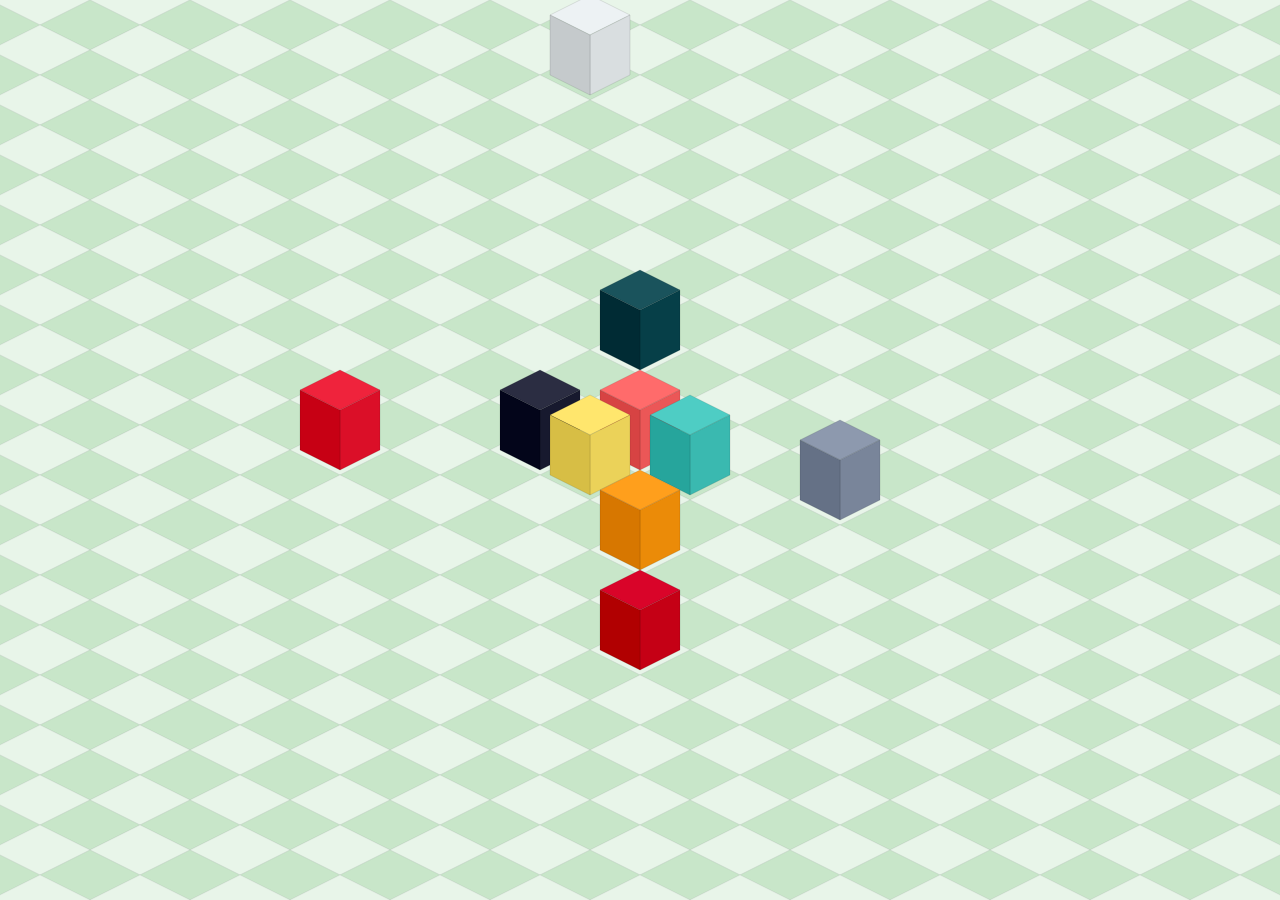
==== index.html @ f01a519f "version 1: basic Isometric & cubes read from datafile as json" ====
<!DOCTYPE html>
<html lang="en">

<head>
    <meta charset="UTF-8">
    <meta name="viewport" content="width=device-width, initial-scale=1.0, user-scalable=no, maximum-scale=1.0">
    <title>GitVille Isometric World</title>
    <link rel="stylesheet" href="style.css">
</head>

<body>
    <canvas id="gameCanvas"></canvas>
    <script src="script.js"></script>
</body>

</html>
---- style.css ----
:root {
    --bg-color: #f0f4f8;
    /* Soft light blue-grey */
}

body,
html {
    margin: 0;
    padding: 0;
    width: 100%;
    height: 100%;
    overflow: hidden;
    background-color: var(--bg-color);
    touch-action: none;
    /* Prevent browser handling of touch gestures */
}

canvas {
    display: block;
    width: 100%;
    height: 100%;
}
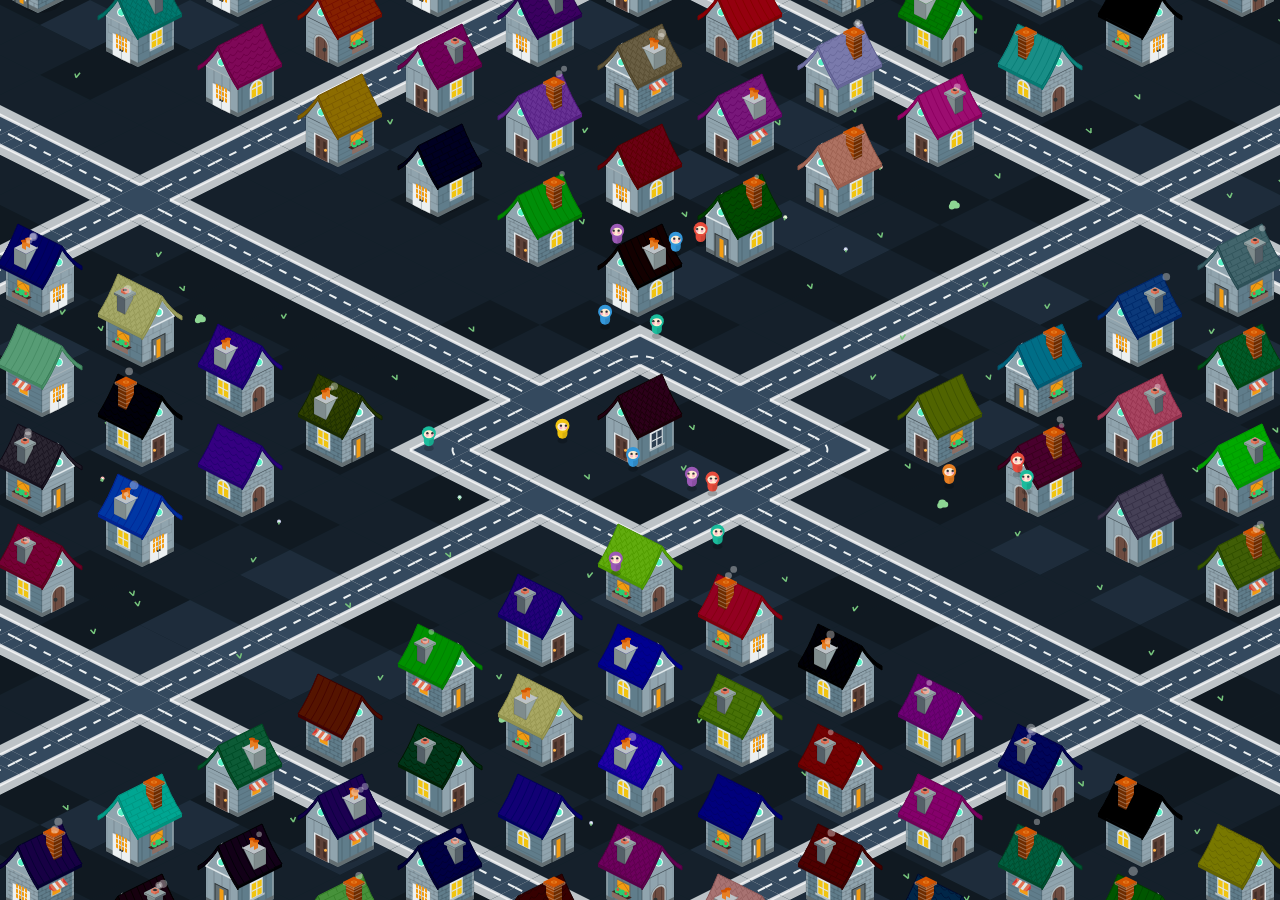
==== commit f0d24421: "version 22 : added NPC and cloud systems, integrate day/night color palette, and update ground rende" ====
--- a/index.html
+++ b/index.html
@@ -10,6 +10,8 @@
 
 <body>
     <canvas id="gameCanvas"></canvas>
+    <script src="clouds.js"></script>
+    <script src="npc.js"></script>
     <script src="script.js"></script>
 </body>
 
--- a/style.css
+++ b/style.css
@@ -1,5 +1,7 @@
 :root {
-    --bg-color: #f0f4f8;
+    --bg-color: #42ae47;
+    /* Rich Grass Green */
+    /* Bright Grass Green */
     /* Soft light blue-grey */
 }
 
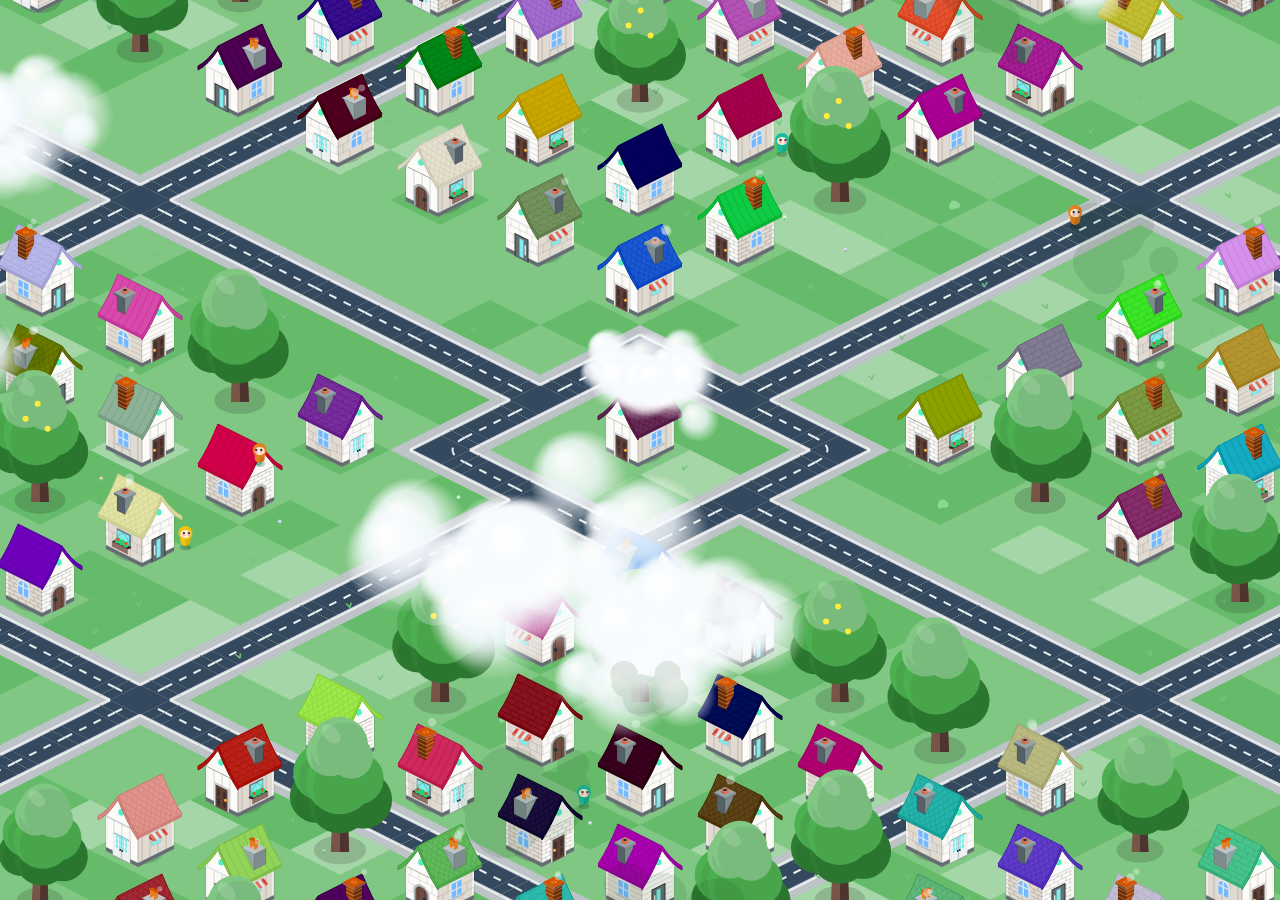
==== commit 4ec23828: "version 24: added obstacles tree, adjusted python code according to spawn trees between world" ====
--- a/index.html
+++ b/index.html
@@ -12,6 +12,7 @@
     <canvas id="gameCanvas"></canvas>
     <script src="clouds.js"></script>
     <script src="npc.js"></script>
+    <script src="tree.js"></script>
     <script src="script.js"></script>
 </body>
 
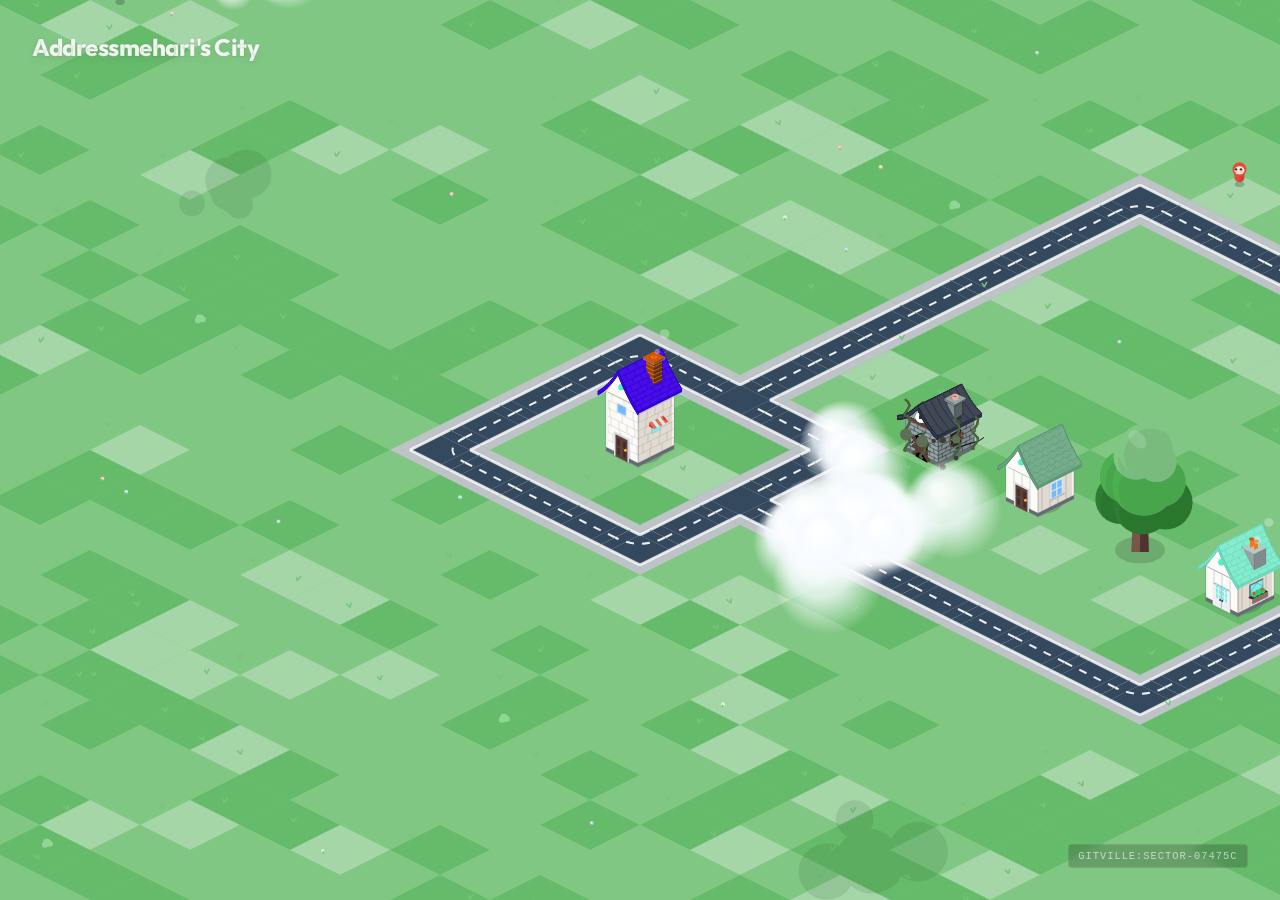
==== commit 0a351133: "version 31: (followers will get a house in the profile repo) + watermark & user's id added" ====
--- a/index.html
+++ b/index.html
@@ -1,19 +1,60 @@
 <!DOCTYPE html>
 <html lang="en">
+  <head>
+    <meta charset="UTF-8" />
+    <meta
+      name="viewport"
+      content="width=device-width, initial-scale=1.0, user-scalable=no, maximum-scale=1.0"
+    />
+    <title>GitVille | Your GitHub Community City</title>
+    <meta
+      name="description"
+      content="A living, breathing isometric city built from your GitHub stargazers and followers."
+    />
 
-<head>
-    <meta charset="UTF-8">
-    <meta name="viewport" content="width=device-width, initial-scale=1.0, user-scalable=no, maximum-scale=1.0">
-    <title>GitVille Isometric World</title>
-    <link rel="stylesheet" href="style.css">
-</head>
+    <!-- Open Graph / Social -->
+    <meta property="og:type" content="website" />
+    <meta property="og:title" content="GitVille - GitHub Isometric City" />
+    <meta
+      property="og:description"
+      content="Visualizing GitHub communities as a dynamic isometric world."
+    />
+    <meta
+      property="og:image"
+      content="https://repository-images.githubusercontent.com/placeholder"
+    />
 
-<body>
+    <link
+      href="https://fonts.googleapis.com/css2?family=Outfit:wght@400;600;800&display=swap"
+      rel="stylesheet"
+    />
+    <link rel="stylesheet" href="style.css" />
+  </head>
+
+  <body>
+    <!-- Loading Screen -->
+    <div id="loading-screen">
+      <div class="loader-content">
+        <div class="spinner"></div>
+        <h2>Building City...</h2>
+      </div>
+    </div>
+
+    <!-- UI Overlay (Clean View) -->
+    <div id="ui-layer">
+        <header class="hud-header">
+            <h1 id="city-title">GitVille</h1>
+        </header>
+        <footer class="hud-footer">
+            <a href="https://github.com/Addressmehari/GitVille" target="_blank" id="city-badge">gitville:core</a>
+        </footer>
+    </div>
+
     <canvas id="gameCanvas"></canvas>
+
     <script src="clouds.js"></script>
     <script src="npc.js"></script>
     <script src="tree.js"></script>
     <script src="script.js"></script>
-</body>
-
-</html>+  </body>
+</html>
--- a/style.css
+++ b/style.css
@@ -1,24 +1,208 @@
 :root {
-    --bg-color: #42ae47;
-    /* Rich Grass Green */
-    /* Bright Grass Green */
-    /* Soft light blue-grey */
+  --bg-color: #81c784;
+  --text-primary: #1f2937;
+  --glass-bg: rgba(255, 255, 255, 0.7);
+  --glass-border: rgba(255, 255, 255, 0.5);
+  --accent: #2563eb;
 }
 
 body,
 html {
+  margin: 0;
+  padding: 0;
+  width: 100%;
+  height: 100%;
+  overflow: hidden;
+  background-color: var(--bg-color);
+  font-family: "Outfit", sans-serif;
+  color: var(--text-primary);
+  user-select: none;
+  -webkit-user-select: none;
+}
+
+canvas {
+  display: block;
+  width: 100%;
+  height: 100%;
+  position: absolute;
+  top: 0;
+  left: 0;
+  z-index: 1;
+  cursor: grab;
+}
+
+canvas:active {
+  cursor: grabbing;
+}
+
+/* UI Layer */
+#ui-layer {
+  position: absolute;
+  top: 0;
+  left: 0;
+  width: 100%;
+  height: 100%;
+  z-index: 10;
+  pointer-events: none; /* Let clicks pass through to canvas */
+  display: flex;
+  flex-direction: column;
+  justify-content: space-between;
+  padding: 2rem;
+  box-sizing: border-box;
+}
+
+header {
+  pointer-events: auto;
+}
+
+.logo {
+  display: flex;
+  align-items: center;
+  gap: 0.5rem;
+}
+
+h1 {
+  font-size: 3rem;
+  font-weight: 800;
+  margin: 0;
+  text-shadow: 0 4px 12px rgba(0, 0, 0, 0.1);
+  color: #fff;
+  -webkit-text-stroke: 1px rgba(0, 0, 0, 0.1);
+}
+
+.badge {
+  background: #fbbf24;
+  color: #78350f;
+  padding: 0.2rem 0.5rem;
+  border-radius: 4px;
+  font-size: 0.8rem;
+  font-weight: 800;
+  transform: rotate(-5deg);
+  box-shadow: 0 2px 5px rgba(0, 0, 0, 0.1);
+}
+
+.subtitle {
+  margin: 0;
+  color: #f0fdf4;
+  font-weight: 600;
+  text-shadow: 0 2px 4px rgba(0, 0, 0, 0.2);
+  font-size: 1.1rem;
+}
+
+.controls-hint {
+  background: var(--glass-bg);
+  backdrop-filter: blur(10px);
+  -webkit-backdrop-filter: blur(10px);
+  border: 1px solid var(--glass-border);
+  padding: 1rem;
+  border-radius: 12px;
+  align-self: flex-start; /* Left align */
+  display: flex;
+  flex-direction: column;
+  gap: 0.5rem;
+  pointer-events: auto;
+  box-shadow: 0 8px 32px rgba(0, 0, 0, 0.1);
+}
+
+.hint-item {
+  display: flex;
+  align-items: center;
+  gap: 0.8rem;
+  font-size: 0.9rem;
+  font-weight: 600;
+  color: #374151;
+}
+
+/* Clean HUD */
+.hud-header {
+    pointer-events: none;
+    text-shadow: 0 2px 4px rgba(0,0,0,0.3);
+}
+
+#city-title {
+    font-size: 1.5rem;
+    color: #fff;
+    font-weight: 800;
     margin: 0;
-    padding: 0;
-    width: 100%;
-    height: 100%;
-    overflow: hidden;
-    background-color: var(--bg-color);
-    touch-action: none;
-    /* Prevent browser handling of touch gestures */
-}
-
-canvas {
-    display: block;
-    width: 100%;
-    height: 100%;
-}+    letter-spacing: -0.5px;
+    opacity: 0.9;
+}
+
+.hud-footer {
+    display: flex;
+    justify-content: flex-end;
+    align-items: flex-end;
+    pointer-events: none;
+}
+
+.hud-footer a {
+    pointer-events: auto;
+    text-decoration: none;
+}
+
+#city-badge {
+    font-family: 'Courier New', Courier, monospace;
+    font-size: 0.65rem;
+    color: rgba(255, 255, 255, 0.6);
+    background: rgba(0, 0, 0, 0.2);
+    padding: 0.3rem 0.6rem;
+    border-radius: 4px;
+    letter-spacing: 1px;
+    text-transform: uppercase;
+    backdrop-filter: blur(4px);
+    border: 1px solid rgba(255, 255, 255, 0.1);
+}
+
+/* Loading Screen */
+#loading-screen {
+  position: fixed;
+  top: 0;
+  left: 0;
+  width: 100%;
+  height: 100%;
+  background: #81c784;
+  z-index: 100;
+  display: flex;
+  align-items: center;
+  justify-content: center;
+  transition: opacity 0.5s ease-out;
+}
+
+#loading-screen.hidden {
+  opacity: 0;
+  pointer-events: none;
+}
+
+.loader-content {
+  text-align: center;
+  color: white;
+}
+
+.spinner {
+  width: 50px;
+  height: 50px;
+  border: 5px solid rgba(255, 255, 255, 0.3);
+  border-radius: 50%;
+  border-top-color: #fff;
+  animation: spin 1s ease-in-out infinite;
+  margin: 0 auto 1rem;
+}
+
+@keyframes spin {
+  to {
+    transform: rotate(360deg);
+  }
+}
+
+/* Mobile Tweaks */
+@media (max-width: 600px) {
+  #ui-layer {
+    padding: 1rem;
+  }
+  h1 {
+    font-size: 2rem;
+  }
+  .controls-hint {
+    display: none; /* Hide hints on mobile to save space, or simplify */
+  }
+}
